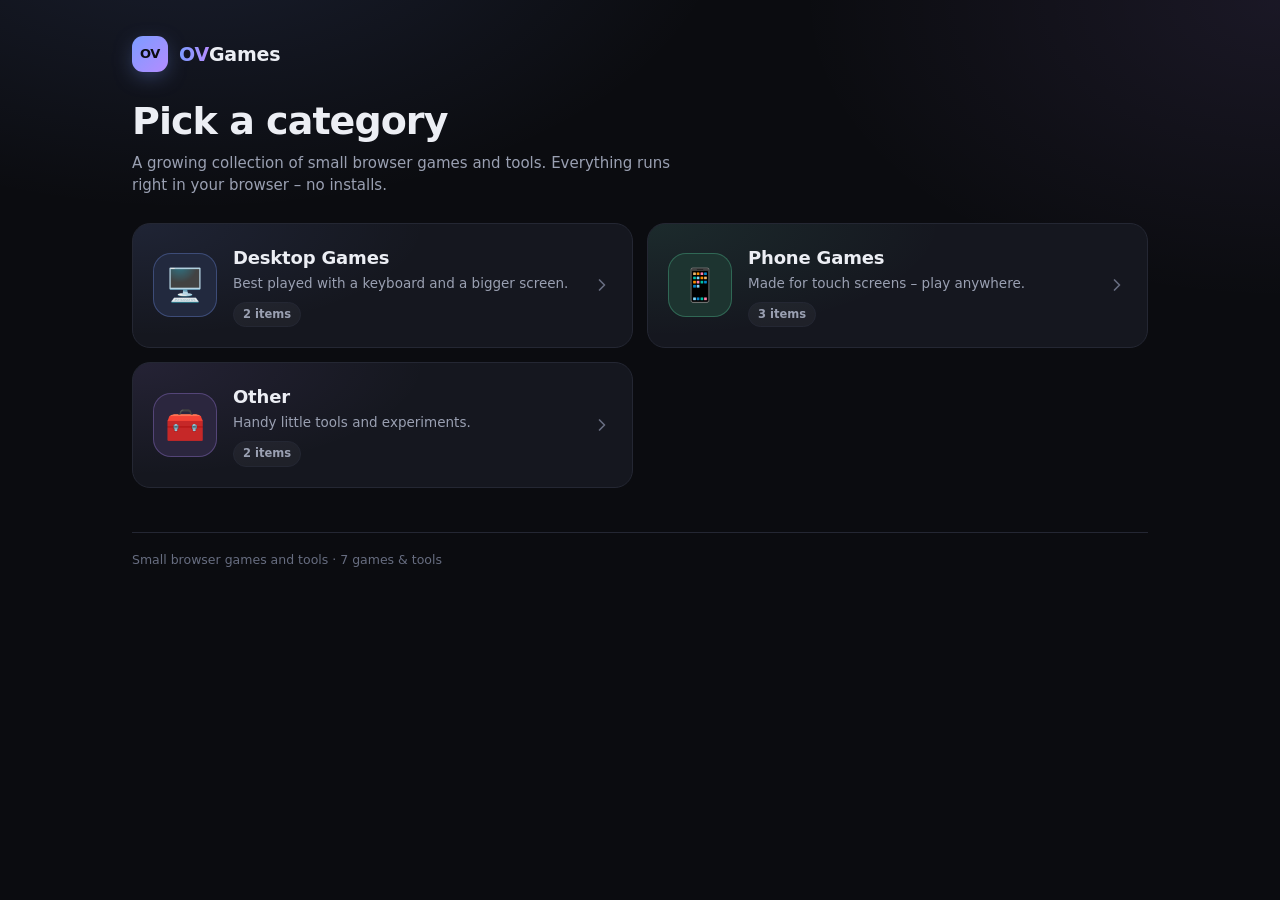
==== index.html @ 9a9517b0 "Initial commit" ====
<!doctype html>
<html lang="en">
<head>
<meta charset="utf-8">
<meta name="viewport" content="width=device-width, initial-scale=1, viewport-fit=cover">
<meta name="theme-color" content="#0b0c10">
<meta name="description" content="OVGames — a collection of small browser games and tools.">
<title>OVGames</title>
<link rel="icon" href="data:image/svg+xml,%3Csvg xmlns='http://www.w3.org/2000/svg' viewBox='0 0 32 32'%3E%3Crect width='32' height='32' rx='8' fill='%23181a22'/%3E%3Ctext x='16' y='22' font-size='15' font-weight='800' font-family='Arial' text-anchor='middle' fill='%237c9cff'%3EOV%3C/text%3E%3C/svg%3E">
<style>
  /* =====================================================================
     OVGames – valikkosivu. Pelit avataan suoraan omina sivuinaan.
     Uusi peli: lisää rivi GAMES-listaan (ks. skriptin alku).
     ===================================================================== */
  :root {
    --bg: #0b0c10;
    --bg-2: #111319;
    --card: #15171f;
    --card-hover: #1b1e28;
    --line: #242733;
    --line-2: #323646;
    --text: #eceef4;
    --text-2: #9aa0b2;
    --text-3: #676d80;
    --accent: #7c9cff;
    --accent-2: #b48cff;
    --radius: 18px;
    --gutter: 16px;
    color-scheme: dark;
  }

  * { box-sizing: border-box; }
  html { -webkit-text-size-adjust: 100%; }
  body {
    margin: 0;
    min-height: 100vh;
    min-height: 100dvh;
    background:
      radial-gradient(900px 500px at 15% -10%, rgba(124, 156, 255, .13), transparent 60%),
      radial-gradient(800px 500px at 100% 0%, rgba(180, 140, 255, .09), transparent 60%),
      var(--bg);
    background-attachment: fixed;
    color: var(--text);
    font-family: system-ui, -apple-system, "Segoe UI", Roboto, "Helvetica Neue", Arial, sans-serif;
    font-size: 15px;
    line-height: 1.5;
    -webkit-font-smoothing: antialiased;
    -webkit-tap-highlight-color: transparent;
  }
  a { color: inherit; text-decoration: none; }
  :focus-visible { outline: 2px solid var(--accent); outline-offset: 3px; border-radius: 10px; }

  .wrap {
    max-width: 1080px;
    margin: 0 auto;
    padding: max(20px, env(safe-area-inset-top)) max(var(--gutter), env(safe-area-inset-right))
             max(40px, env(safe-area-inset-bottom)) max(var(--gutter), env(safe-area-inset-left));
  }
  @media (min-width: 700px) { :root { --gutter: 32px; } .wrap { padding-top: 36px; } }

  /* ---------- yläpalkki ---------- */
  .top { display: flex; align-items: center; gap: 12px; margin-bottom: 28px; }
  .logo {
    display: inline-flex; align-items: center; gap: 11px;
    font-weight: 800; font-size: 19px; letter-spacing: -.01em;
  }
  .logo-mark {
    width: 36px; height: 36px; border-radius: 11px;
    display: grid; place-items: center;
    background: linear-gradient(135deg, var(--accent), var(--accent-2));
    color: #0b0c10; font-size: 13px; font-weight: 900; letter-spacing: -.02em;
    box-shadow: 0 6px 24px -8px rgba(124, 156, 255, .8);
  }
  .logo span b { font-weight: 800; background: linear-gradient(90deg, var(--accent), var(--accent-2)); -webkit-background-clip: text; background-clip: text; color: transparent; }

  /* ---------- otsikkoalue ---------- */
  .crumbs {
    display: flex; align-items: center; gap: 8px; flex-wrap: wrap;
    margin: 0 0 6px; font-size: 13px; color: var(--text-3);
  }
  .crumbs a { color: var(--text-2); padding: 6px 0; }
  .crumbs a:hover { color: var(--text); }
  .back {
    display: inline-flex; align-items: center; gap: 6px;
    margin: 0 0 14px; padding: 9px 14px 9px 10px;
    border: 1px solid var(--line); border-radius: 999px;
    background: var(--bg-2); color: var(--text-2); font-size: 14px; font-weight: 500;
    transition: color .15s, border-color .15s, background-color .15s;
  }
  .back:hover { color: var(--text); border-color: var(--line-2); background: var(--card); }
  .back svg { width: 18px; height: 18px; }
  h1 { margin: 0; font-size: clamp(26px, 6vw, 38px); line-height: 1.15; letter-spacing: -.025em; font-weight: 750; }
  .lead { margin: 8px 0 26px; color: var(--text-2); max-width: 60ch; }

  /* ---------- kortit ---------- */
  .grid { display: grid; gap: 12px; grid-template-columns: 1fr; }
  @media (min-width: 560px) { .grid { grid-template-columns: repeat(2, minmax(0, 1fr)); gap: 14px; } }
  @media (min-width: 900px) { .grid.games { grid-template-columns: repeat(3, minmax(0, 1fr)); } }

  .card {
    --c: var(--accent);
    position: relative;
    display: flex; align-items: center; gap: 16px;
    min-height: 88px; padding: 16px 18px;
    border: 1px solid var(--line); border-radius: var(--radius);
    background: var(--card);
    overflow: hidden;
    transition: transform .18s ease, border-color .18s, background-color .18s, box-shadow .18s;
  }
  .card::before {
    content: ""; position: absolute; inset: 0; pointer-events: none;
    background: radial-gradient(420px 160px at 0% 0%, color-mix(in srgb, var(--c) 14%, transparent), transparent 70%);
    opacity: .7; transition: opacity .18s;
  }
  .card:hover {
    transform: translateY(-2px);
    border-color: color-mix(in srgb, var(--c) 45%, var(--line));
    background: var(--card-hover);
    box-shadow: 0 14px 34px -18px color-mix(in srgb, var(--c) 70%, transparent);
  }
  .card:hover::before { opacity: 1; }
  .card:active { transform: translateY(0) scale(.99); }

  .icon {
    position: relative; flex: none;
    width: 56px; height: 56px; border-radius: 16px;
    display: grid; place-items: center;
    font-size: 28px; line-height: 1;
    background: color-mix(in srgb, var(--c) 16%, var(--bg-2));
    border: 1px solid color-mix(in srgb, var(--c) 30%, transparent);
  }
  .body { position: relative; min-width: 0; flex: 1; }
  .title { display: block; font-size: 16.5px; font-weight: 650; letter-spacing: -.01em; }
  .desc { display: block; margin-top: 2px; font-size: 13.5px; color: var(--text-2); }
  .meta { display: flex; align-items: center; gap: 6px; flex-wrap: wrap; margin-top: 9px; }
  .chip {
    display: inline-flex; align-items: center; gap: 5px;
    padding: 3px 9px; border-radius: 999px;
    font-size: 11.5px; font-weight: 550; color: var(--text-2);
    background: rgba(255, 255, 255, .045); border: 1px solid var(--line);
  }
  .chip svg { width: 13px; height: 13px; }
  .chip.warn { color: #ffcf7a; border-color: rgba(255, 207, 122, .3); background: rgba(255, 207, 122, .07); }
  .arrow { position: relative; flex: none; width: 20px; height: 20px; color: var(--text-3); transition: transform .18s, color .18s; }
  .card:hover .arrow { color: var(--text); transform: translateX(3px); }

  /* kategoriakortit hieman isommat */
  .grid.cats .card { min-height: 112px; padding: 20px; }
  .grid.cats .icon { width: 64px; height: 64px; font-size: 32px; border-radius: 18px; }
  .grid.cats .title { font-size: 18px; }

  .empty { padding: 40px 0; color: var(--text-3); }

  footer { margin-top: 44px; padding-top: 18px; border-top: 1px solid var(--line); font-size: 12.5px; color: var(--text-3); }

  .view { animation: in .22s ease-out; }
  @keyframes in { from { opacity: 0; transform: translateY(6px); } }
  @media (prefers-reduced-motion: reduce) {
    *, *::before { animation: none !important; transition: none !important; }
  }
</style>
</head>
<body>
<div class="wrap">
  <header class="top">
    <a class="logo" href="#/" aria-label="OVGames home">
      <span class="logo-mark" aria-hidden="true">OV</span>
      <span><b>OV</b>Games</span>
    </a>
  </header>

  <main id="app" aria-live="polite"></main>

  <footer>Small browser games and tools · <span id="count"></span></footer>
</div>

<script>
(() => {
  'use strict';

  /* =====================================================================
     PELILISTA – uusi peli lisätään tähän yhdellä rivillä.
       category = kategorian tunnus (ks. CATEGORIES); tuntematon tunnus luo uuden kategorian
       path     = polku pelin aloitussivuun tämän tiedoston sijainnista
       devices  = 'desktop', 'phone' tai molemmat
       color    = kortin korostusväri (valinnainen)
     ===================================================================== */
  const GAMES = [
    { category: 'desktop-games', title: 'Copper Mountain', icon: '⛰️', color: '#d58b4c',
      path: 'desktop-games/vaskivuori/index.html',
      desc: 'Roguelike adventure – descend ten floors and win back the Sampo.', devices: ['desktop'] },
    { category: 'desktop-games', title: 'Saylor Snake', icon: '🐍', color: '#f7931a',
      path: 'desktop-games/saylorsnake/index.html',
      desc: 'Classic snake with a satirical Bitcoin twist.', devices: ['desktop'] },

    { category: 'phone-games', title: 'Orbit', icon: '🪐', color: '#7ad7ff',
      path: 'phone-games/orbit/index.html',
      desc: 'Fit pieces onto rotating rings and clear lines.', devices: ['phone', 'desktop'] },
    { category: 'phone-games', title: 'Block Workshop', icon: '🧱', color: '#c89a52',
      path: 'phone-games/palikkapaja/palikkapaja.html',
      desc: 'Drag wooden blocks onto the grid and fill rows and columns.', devices: ['phone', 'desktop'] },
    { category: 'phone-games', title: 'Drop', icon: '🧊', color: '#4f8dff',
      path: 'phone-games/pudotus/index.html',
      desc: 'Drop cubes and match three of a color before the stack overflows.', devices: ['phone', 'desktop'] },

    { category: 'other', title: 'Beat Meter', icon: '🎵', color: '#ffb020',
      path: 'other/metronomi/index.html',
      desc: 'Metronome with tap tempo and many time signatures.', devices: ['phone', 'desktop'] },
    { category: 'other', title: 'Key Hunt', icon: '🔑', color: '#ff7a00',
      path: 'other/avainjahti/index.html',
      desc: 'Visualizes just how enormous the Bitcoin key space is.', devices: ['desktop', 'phone'] },
  ];

  // Kategorioiden nimet, kuvaukset ja järjestys. Listaamaton kategoria näytetään lopussa tunnuksen pohjalta.
  const CATEGORIES = [
    { id: 'desktop-games', title: 'Desktop Games', icon: '🖥️', color: '#7c9cff', desc: 'Best played with a keyboard and a bigger screen.' },
    { id: 'phone-games',   title: 'Phone Games',   icon: '📱', color: '#5ee0a8', desc: 'Made for touch screens – play anywhere.' },
    { id: 'other',         title: 'Other',         icon: '🧰', color: '#b48cff', desc: 'Handy little tools and experiments.' },
  ];

  /* ===================================================================== */

  const ICONS = {
    desktop: '<svg viewBox="0 0 24 24" fill="none" stroke="currentColor" stroke-width="2" stroke-linecap="round" stroke-linejoin="round" aria-hidden="true"><rect x="3" y="4" width="18" height="12" rx="2"/><path d="M8 20h8M12 16v4"/></svg>',
    phone:   '<svg viewBox="0 0 24 24" fill="none" stroke="currentColor" stroke-width="2" stroke-linecap="round" stroke-linejoin="round" aria-hidden="true"><rect x="7" y="2.5" width="10" height="19" rx="2.5"/><path d="M11 18.5h2"/></svg>',
    arrow:   '<svg class="arrow" viewBox="0 0 24 24" fill="none" stroke="currentColor" stroke-width="2" stroke-linecap="round" stroke-linejoin="round" aria-hidden="true"><path d="m9 6 6 6-6 6"/></svg>',
    back:    '<svg viewBox="0 0 24 24" fill="none" stroke="currentColor" stroke-width="2" stroke-linecap="round" stroke-linejoin="round" aria-hidden="true"><path d="m15 6-6 6 6 6"/></svg>',
  };
  const DEVICE_LABEL = { desktop: 'Desktop', phone: 'Phone' };

  const app = document.getElementById('app');
  const touch = matchMedia('(pointer: coarse)').matches;
  const esc = s => String(s).replace(/[&<>"']/g, c => ({ '&': '&amp;', '<': '&lt;', '>': '&gt;', '"': '&quot;', "'": '&#39;' }[c]));
  const titleCase = id => id.replace(/[-_]+/g, ' ').replace(/\b\w/g, c => c.toUpperCase());

  // Kategoriat: määritellyt ensin, sitten pelilistasta löytyvät muut.
  function categories() {
    const list = CATEGORIES.map(c => ({ ...c }));
    for (const g of GAMES) {
      if (!list.some(c => c.id === g.category)) {
        list.push({ id: g.category, title: titleCase(g.category), icon: '🎮', color: '#7c9cff', desc: '' });
      }
    }
    return list
      .map(c => ({ ...c, games: GAMES.filter(g => g.category === c.id) }))
      .filter(c => c.games.length);
  }

  function categoryCard(c) {
    const n = c.games.length;
    return `<a class="card" href="#/${encodeURIComponent(c.id)}" style="--c:${esc(c.color)}">
      <span class="icon" aria-hidden="true">${esc(c.icon)}</span>
      <span class="body">
        <span class="title">${esc(c.title)}</span>
        ${c.desc ? `<span class="desc">${esc(c.desc)}</span>` : ''}
        <span class="meta"><span class="chip">${n} ${n === 1 ? 'item' : 'items'}</span></span>
      </span>
      ${ICONS.arrow}
    </a>`;
  }

  function gameCard(g) {
    const devices = g.devices && g.devices.length ? g.devices : ['desktop', 'phone'];
    let chips = devices.map(d => `<span class="chip">${ICONS[d] || ''}${esc(DEVICE_LABEL[d] || d)}</span>`).join('');
    if (touch && !devices.includes('phone')) chips += '<span class="chip warn">Best on a computer</span>';
    return `<a class="card" href="${encodeURI(g.path)}" style="--c:${esc(g.color || '#7c9cff')}">
      <span class="icon" aria-hidden="true">${esc(g.icon || '🎮')}</span>
      <span class="body">
        <span class="title">${esc(g.title)}</span>
        ${g.desc ? `<span class="desc">${esc(g.desc)}</span>` : ''}
        <span class="meta">${chips}</span>
      </span>
      ${ICONS.arrow}
    </a>`;
  }

  function renderHome(cats) {
    document.title = 'OVGames';
    app.innerHTML = `<section class="view">
      <h1>Pick a category</h1>
      <p class="lead">A growing collection of small browser games and tools. Everything runs right in your browser – no installs.</p>
      <div class="grid cats">${cats.map(categoryCard).join('')}</div>
    </section>`;
  }

  function renderCategory(c) {
    document.title = `${c.title} · OVGames`;
    app.innerHTML = `<section class="view">
      <a class="back" href="#/">${ICONS.back}All categories</a>
      <h1>${esc(c.icon)} ${esc(c.title)}</h1>
      ${c.desc ? `<p class="lead">${esc(c.desc)}</p>` : '<div style="height:22px"></div>'}
      <div class="grid games">${c.games.map(gameCard).join('')}</div>
    </section>`;
  }

  // Reititys osoitteen #-osan perusteella, jotta selaimen takaisin-painike toimii myös valikossa.
  function route() {
    const cats = categories();
    const id = decodeURIComponent(location.hash.replace(/^#\/?/, ''));
    const cat = cats.find(c => c.id === id);
    if (cat) renderCategory(cat);
    else renderHome(cats);
    window.scrollTo(0, 0);
  }

  document.getElementById('count').textContent = `${GAMES.length} games & tools`;
  window.addEventListener('hashchange', route);
  route();
})();
</script>
</body>
</html>
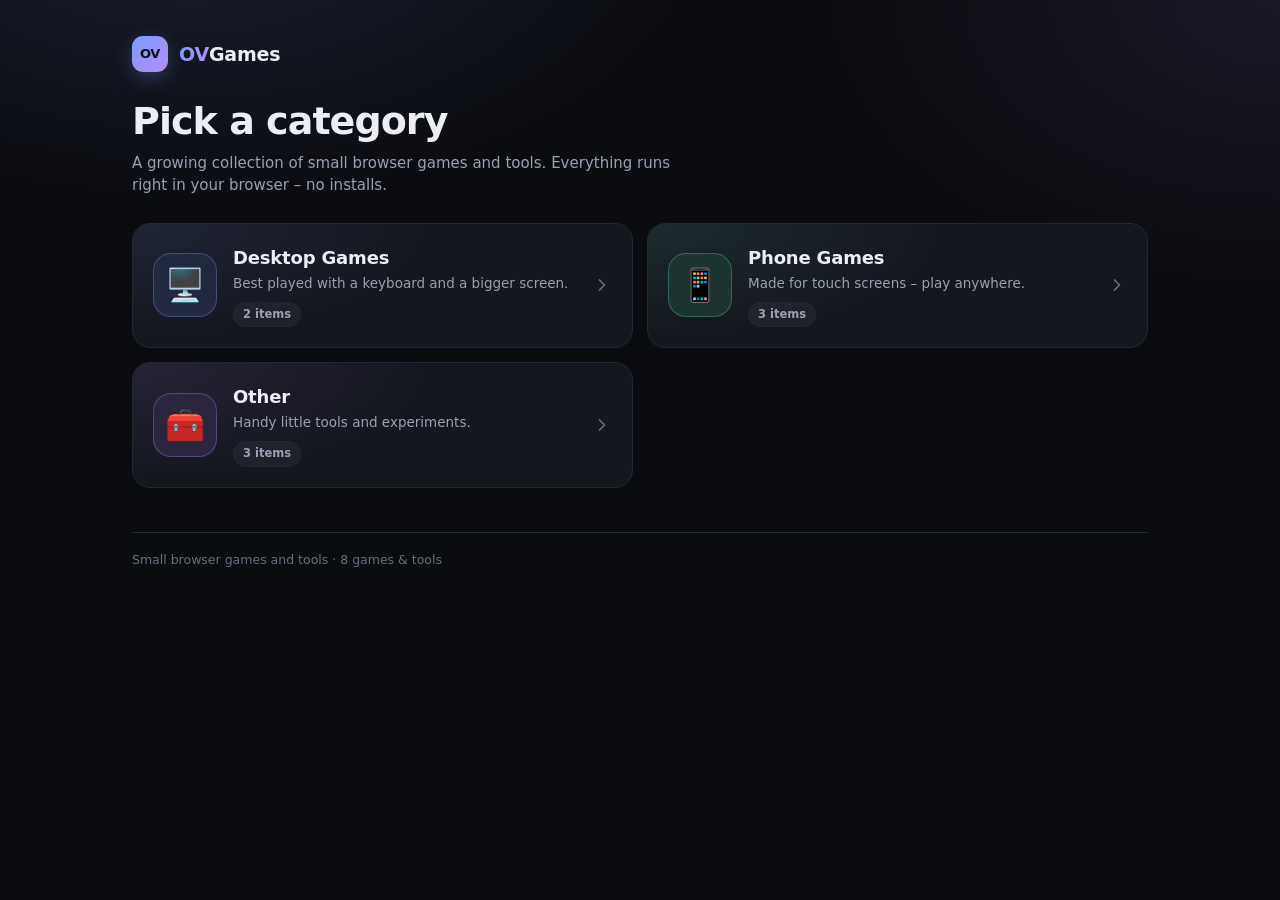
==== commit 91b5ac81: "IronGrid update" ====
--- a/index.html
+++ b/index.html
@@ -209,6 +209,9 @@
     { category: 'other', title: 'Key Hunt', icon: '🔑', color: '#ff7a00',
       path: 'other/avainjahti/index.html',
       desc: 'Visualizes just how enormous the Bitcoin key space is.', devices: ['desktop', 'phone'] },
+    { category: 'other', title: 'IronGrid', icon: '🥁', color: '#ff5a1f',
+      path: 'other/rumpukone/index.html',
+      desc: 'Rock & metal drum machine – step sequencer, song mode, samples and WAV export.', devices: ['desktop'] },
   ];
 
   // Kategorioiden nimet, kuvaukset ja järjestys. Listaamaton kategoria näytetään lopussa tunnuksen pohjalta.
